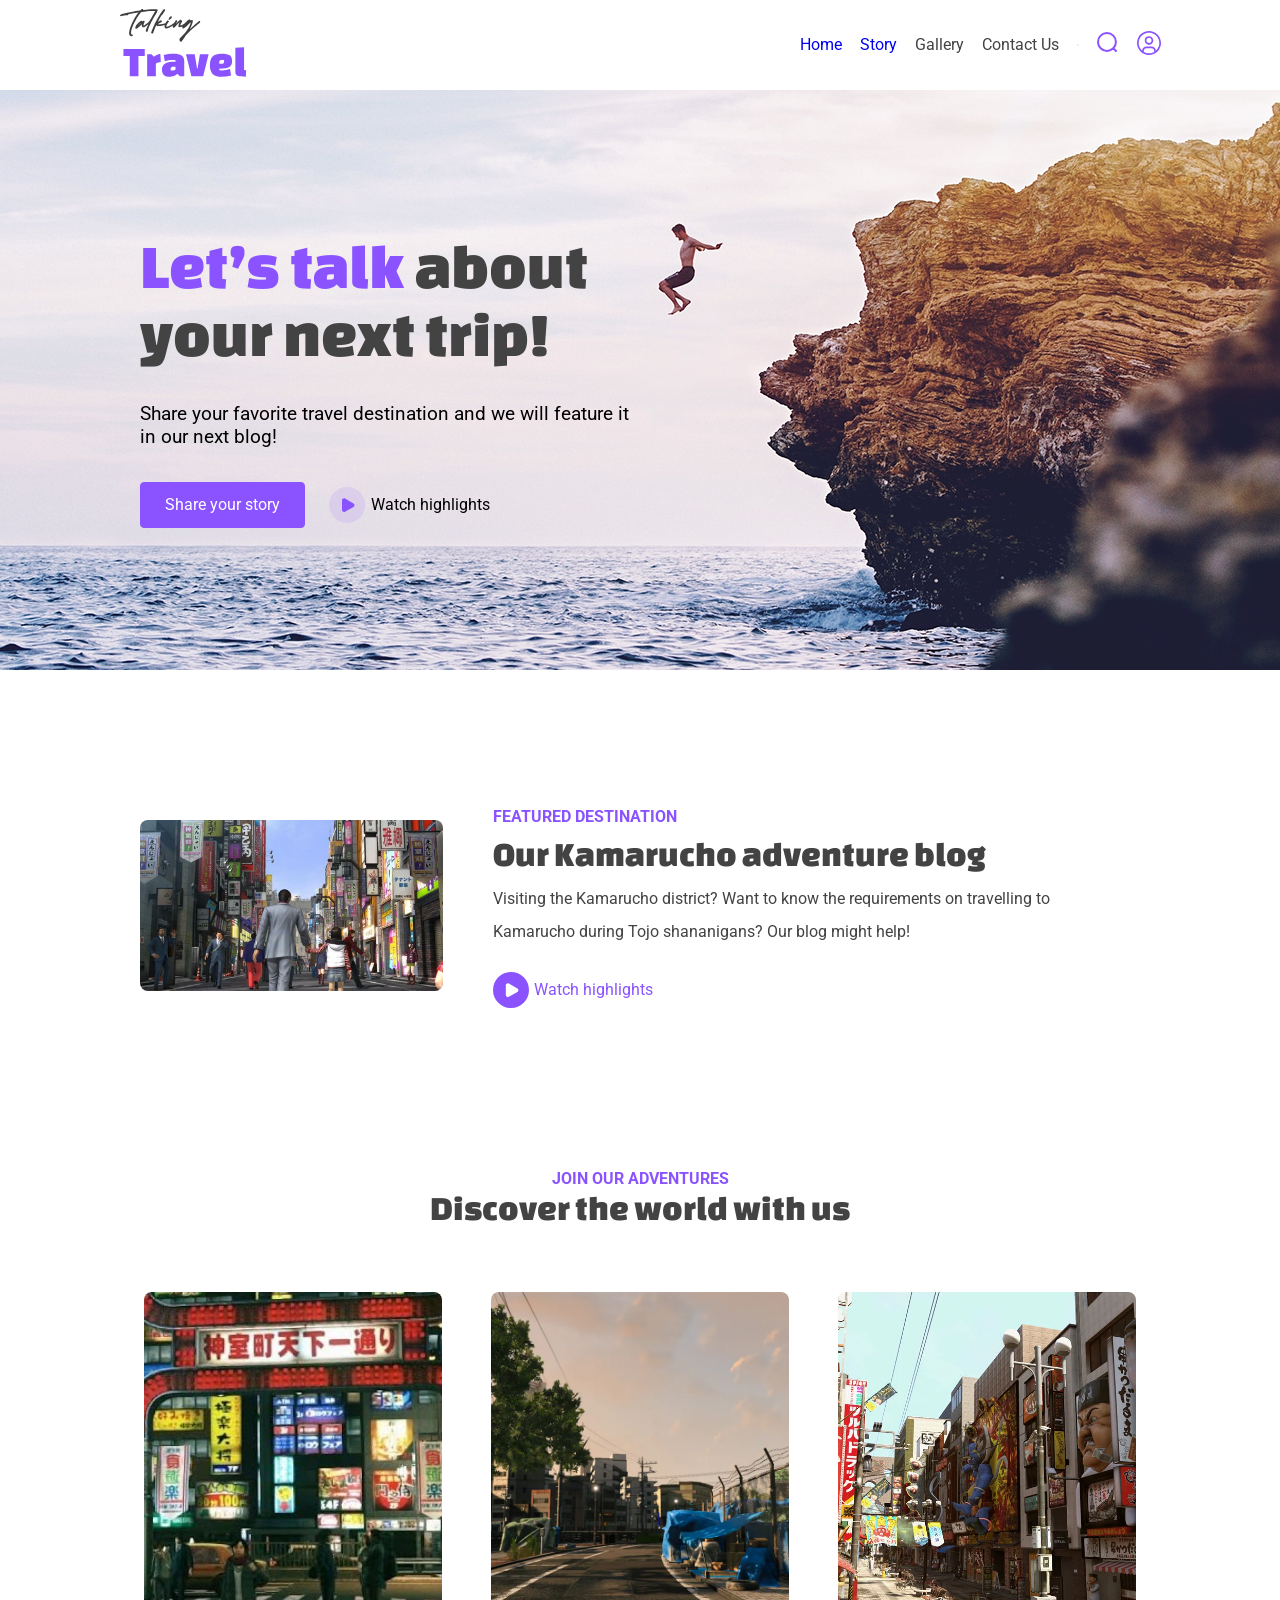
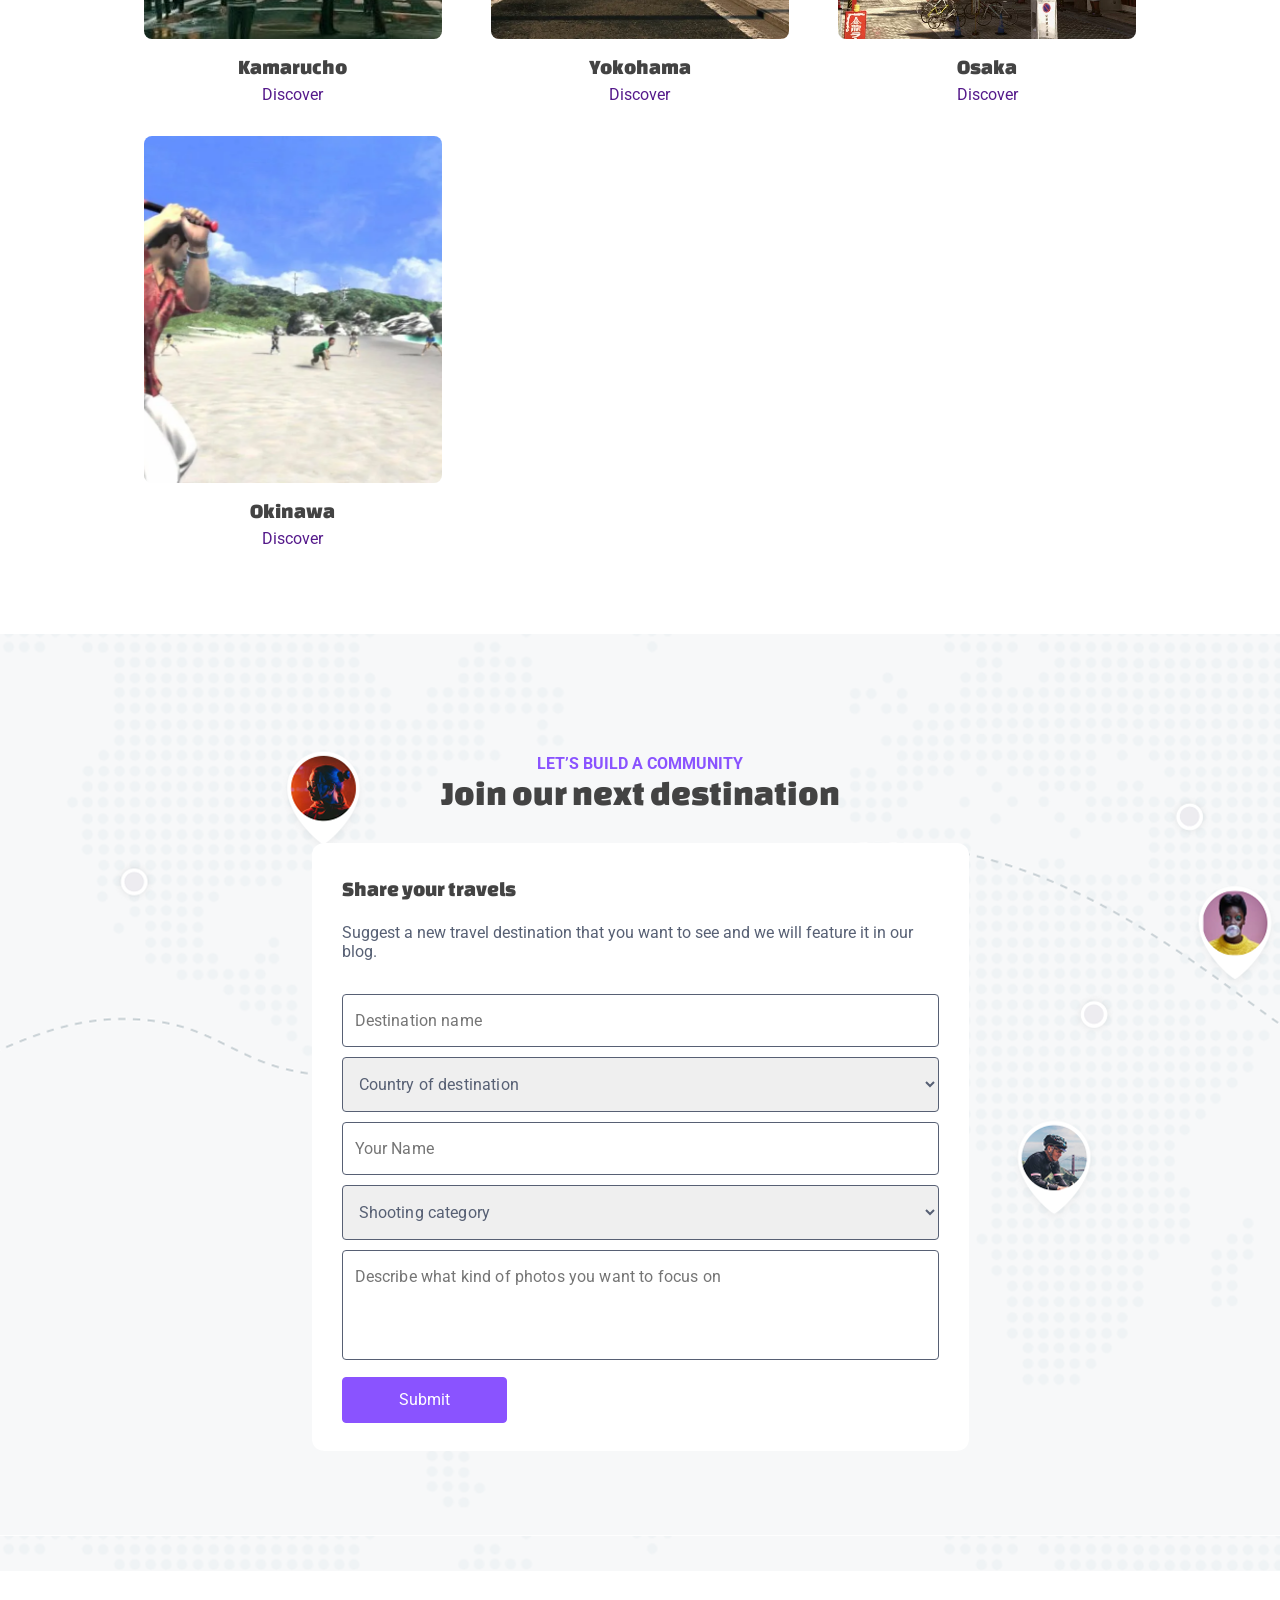
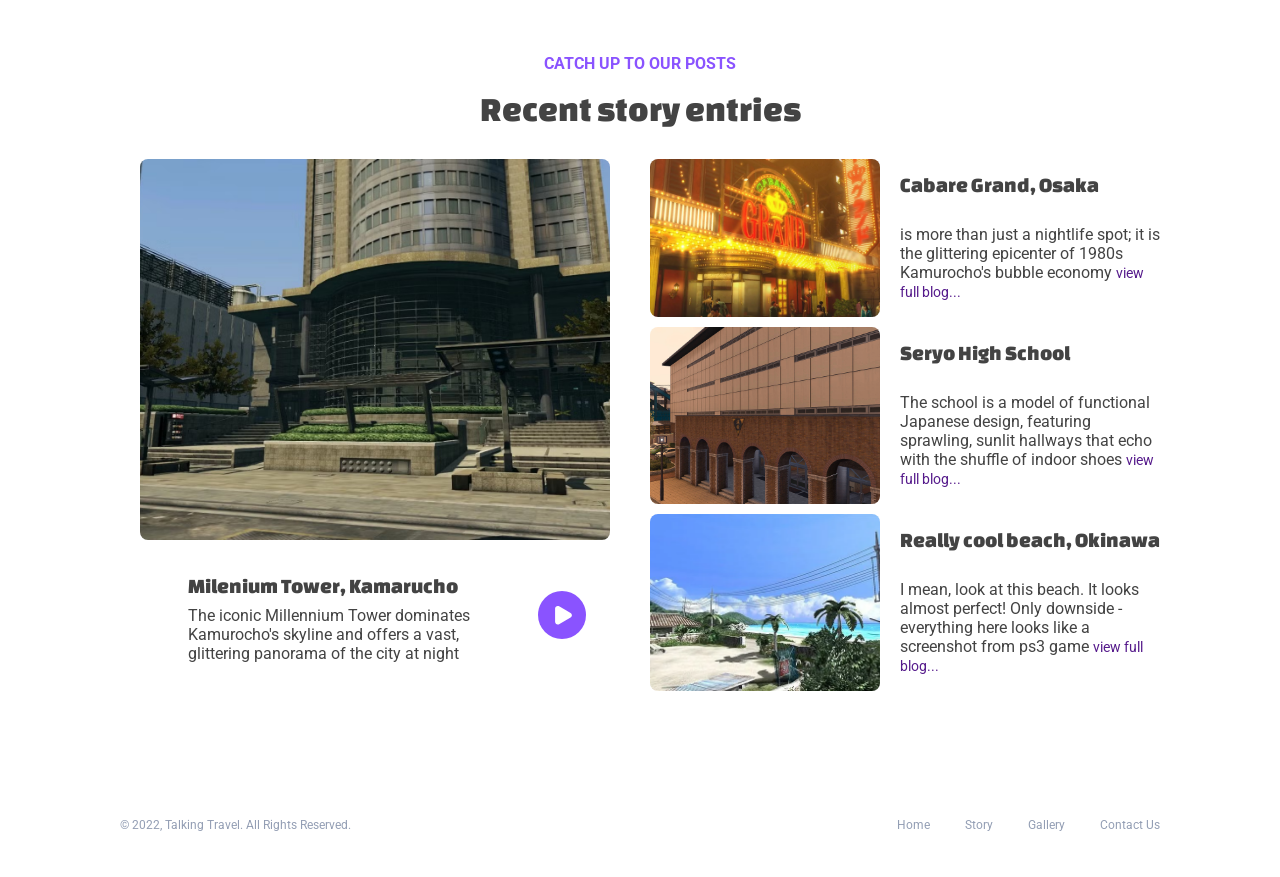
==== Index.html @ bfa863b6 "Перенесение Index.html в корень проекта" ====
<!DOCTYPE html>
<html lang="ru">
<head>
    <meta charset="UTF-8">
    <meta name="viewport" content="width=device-width, initial-scale=1.0">
    <link rel="stylesheet" href="../../Css/fonts.css">
    <link rel="stylesheet" href="../../Css/home.css">
    <link rel="stylesheet" href="../../Css/ui_kit.css">
    <title>Talking Travel</title>
</head>
<body>
    <header class="main_menu">
        <a href="../../Index.html" class="logo">
            <img src="../../Assets/Img/Header Logo.svg">
        </a>
        <nav>
            <li data-current-page="true"><a href="../../Index.html">Home</a></li>
            <li><a href="../Blog/Blog.html">Story</a></li>
            <li><a>Gallery</a></li>
            <li><a>Contact Us</a></li>
            <li class="separator"></li>
            <li>
                <a href="">
                    <img src="../../Assets/Img/Header Search Icon.svg">
                </a>
                
            </li>
            <li>
                <a href="">
                    <img src="../../Assets/Img/Header Profile.svg">
                </a>
            </li>
        </nav>
    </header>
    <main>
        <section class="hero">
            <div class="content_container">
                <h1>
                    <span>Let’s talk</span> about your next trip!
                </h1>
                <p>
                    Share your favorite travel destination and we will feature it in our next blog!
                </p>
                <div>
                    <a href="" class = "button">
                        Share your story
                    </a>
                    <a href="../Blog/Blog.html" class="watch_element">
                        <img src="../../Assets/Img/Play Light Purple.svg">
                        Watch highlights
                    </a>
                </div>
            </div>
        </section>
        <section class="featured_destination_block"> 
            <div class = "featured_destination_container">
                <img src="../../Assets/Img/Kamarucho Preview.webp" alt="">
            </div>
            <div class="information_container">
                <div>
                    <div class="block_header">
                        <h3>Featured Destination</h3>
                        <h2>Our Kamarucho adventure blog</h2>
                    </div>
                    <p>Visiting the Kamarucho district? Want to know the requirements on travelling to Kamarucho during Tojo shananigans? Our blog might help! </p>
                </div>
                <a href="../Blog/Blog.html" class="watch_element">
                    <img src="../../Assets/Img/Play Purple.svg">
                        Watch highlights
                </a>
            </div>
        </section>
        <section class="discover_world">
            <div class="block_header">
                <h3>Join our adventures</h3>
                <h2>Discover the world with us</h2>
            </div>
            
            <div class="discover_cards_section">
                <div class="discover_card card_desription">
                    <img src="../../Assets/Img/Kamarucho Card.jpg" alt="Kamarucho Photo">
                    <div>
                        <h4>Kamarucho</h4>
                        <a href="">Discover</a>
                    </div>
                </div>
                <div class="discover_card card_desription">
                    <img src="../../Assets/Img/Yokohama Card.webp" alt="Yokohama Photo">
                    <div>
                        <h4>Yokohama</h4>
                        <a href="">Discover</a>
                    </div>
                </div>
                <div class="discover_card card_desription">
                    <img src="../../Assets/Img/Osaka Card.webp" alt="Osaka Photo">
                    <div>
                        <h4>Osaka</h4>
                        <a href="">Discover</a>
                    </div>
                </div>
                <div class="discover_card card_desription">
                    <img src="../../Assets/Img/Okinawa Card.webp" alt="Okinawa Photo">
                    <div>
                        <h4>Okinawa</h4>
                        <a href="">Discover</a>
                    </div>
                </div>
            </div>
        </section>
        <section class="join_community_section">
            <div class="block_header">
                <h3>Let’s build a community</h3>
                <h2>Join our next destination</h2>
            </div>
            <form>
                <div class="card_desription">
                    <h4>Share your travels</h4>
                    <p>Suggest a new travel destination that you want to see and we will feature it in our blog.</p>
                </div>
                <div class="form_fields">
                    <input type="text" name="destination_name" id=""  placeholder="Destination name">
                    <select name="country_of_destination" id="">
                        <option value="" disabled selected hidden>Country of destination</option>
                        <option value="">Japan</option>
                        <option value="">America</option>
                        <option value="">Russia</option>
                        <option value="">China</option>
                    </select>
                    <input type="text" name="your_name" id="" placeholder="Your Name">
                    <select name="Shooting_category" id="">
                        <option value="" disabled selected hidden>Shooting category</option>
                        <option value="">Shooting Marks</option>
                        <option value="">Shooting Games</option>
                        <option value="">Shooting things</option>
                        <option value="">I don't know?</option>
                    </select>
                    <textarea name="" id="" 
                    placeholder="Describe what kind of photos you want to focus on"
                    rows="4" ></textarea>
                </div>
                <button type="submit" class="button">Submit</button>
            </form>
        </section>
        <section class="recent_story">
            <div class="block_header">
                <h3>Catch up to our posts</h3>
                <h2>Recent story entries</h2>
            </div>
            <div class="recent_story_container">
                <div class="big_recent_story_card">
                    <img src="../../Assets/Img/Millenium-Tower Story Card.avif" alt="">
                    <div>
                        <div class="card_desription">
                            <h4>Milenium Tower, Kamarucho</h4>
                            <p>The iconic Millennium Tower dominates Kamurocho's skyline and offers a vast, glittering panorama of the city at night</p>
                        </div>
                        <img src="../../Assets/Img/Play Purple.svg" alt="">
                    </div>
                </div>
                <div class="recent_story_list">
                    <div class="recent_story_card">
                        <img src="../../Assets/Img/Grand Story Card.jpg" alt="">
                        <div class="card_desription">
                            <h4>Cabare Grand, Osaka</h4>
                            <p>is more than just a nightlife spot; it is the glittering epicenter of 1980s Kamurocho's bubble economy <a href="">view full blog...</a></p>
                        </div>
                    </div>
                    <div class="recent_story_card">
                        <img src="../../Assets/Img/Seryo High School Story Card.jpg" alt="">
                        <div class="card_desription">
                            <h4>Seryo High School</h4>
                            <p>The school is a model of functional Japanese design, featuring sprawling, sunlit hallways that echo with the shuffle of indoor shoes <a href="">view full blog...</a></p>
                        </div>
                    </div>
                    <div class="recent_story_card">
                        <img src="../../Assets/Img/Okinawa  Story Card.webp" alt="">
                        <div class="card_desription">
                            <h4>Really cool beach, Okinawa</h4>
                            <p>I mean, look at this beach. It looks almost perfect! Only downside - everything here looks like a screenshot from ps3 game <a href="">view full blog...</a></p>
                        </div>
                    </div>
                </div>
            </div>
        </section>
    </main>
    <footer class="footer_menu">
        <p>
            © 2022, Talking Travel. All Rights Reserved.
        </p>
        <nav>
            <li><a href="">Home</a></li>
            <li><a href="">Story</a></li>
            <li><a href="">Gallery</a></li>
            <li><a href="">Contact Us</a></li>
        </nav>
    </footer>
</body>
</html>
---- Css/fonts.css ----
:root{
    --base-text-size: 1rem;
    --menu-text-size: 0.875rem;
    --hero-big-text-size: 4rem;
    --hero-small-text-size: 1.2rem;
    --big-headers-text-size: 2.16rem;
    --discovery-card-header-size: 1.33rem;
    --discovery-card-discover-size: 0.875rem;
    --recent-story-card-header-size: 1.33rem;
    --recent-story-card-discover-size: 0.875rem;
    --blog-header-category-size: 1rem;
    --blog-header-title-size: 2.77rem;
    --blog-author-name-size: 0.875rem;
    --blog-author-job-size: 0.77rem;
    --form-input-size: 0.875rem;
    --footer-menu-text-size: 0.77rem;
    --blog-text-header-size: 1.77rem;
    --blog-text-size: 0.875rem;
    --blog-quotes-size: 2.33rem;
    --disclamer-text-size: 0.875rem;
    --blog-highlight-card-text-size: 0.77rem;
    --primary-color: #8A53FF;
    --secondary-color: #42277e;
    --text-color: #434343;
    --accent-text-color: #000000;
    --form-text-color: #576074;
    --neutral-text-color: #939EB4;
    --blog-author-nickname-color: #495367;
    --blog-author-job-color: #A2A7B1;
}

@font-face {
    font-family: RobotoBold;
    src: url("../Assets/Fonts/Roboto-Bold.ttf");
}

@font-face {
    font-family: Roboto;
    src: url("../Assets/Fonts/Roboto-Regular.ttf");
}

@font-face {
    font-family: ChangaOne;
    src: url("../Assets/Fonts/ChangaOne-Regular.ttf");
}


@media (max-width: 768px) {
    html {
        font-size: 14px;
    }
}

@media (max-width: 480px) {
    html {
        font-size: 12px;
    }
}

a{
    text-decoration: none;
}

body{
    margin: 0px;
    display: flex;
    flex-direction: column;
    justify-content: center;
    font-size: 18px;
    width: 100%;
    color: var(--text-color)
}

img{
    border-radius: 8px;
}

h1,h2,h3,h4{
    font-family: ChangaOne;
}

*{
    box-sizing: border-box;
    font-family: Roboto, sans-serif;
    font-weight: 400;
    font-size: var(--base-text-size);
    letter-spacing: 0%;
    transition: font-size 0.3s ease;
    word-wrap: break-word;
    overflow-wrap: break-word;
}

.main_menu{
    font-size: var(--menu-text-size);
    nav {
        li a:hover{
            color:var(--dark-violet-color);
        }
        li[data-current-page="true"]{
            color: var(--primary-color);
        }
    }
}

.content_container{
    p{
        color: var(--accent-text-color);
        font-size: var(--hero-small-text-size);
    }
}

.block_header{
    display: flex;
    flex-direction: column;
    text-align: center;
    @media (max-width: 1150px) {
        gap: 0px;
    } 
    h3{
        font-family: RobotoBold;
        font-weight: 700;
        color: var(--primary-color);
        margin: 0px;
        text-transform: uppercase;
        letter-spacing: 6%;
    }
    h2{
        font-size: var(--big-headers-text-size);
        margin: 0px;
        line-height: 40px;
    }
}

.information_container{
    .block_header{
        text-align: left;        
    }
    p{
        line-height: 33px;
        margin: 0px;
    }
}

.recent_story{
    .block_header{
        gap: 16px;
        @media (max-width: 1150px) {
            gap: 0px;
        } 
    }
}

.hero .content_container{
    h1, h1 span {
        font-size: var(--hero-big-text-size);
        span{
            font-family: ChangaOne;
            color:var(--primary-color);
        }
    }
    p{
        font-size: var(--hero-small-text-size);
    }
}

.discover_card{
    text-align: center;
}

.card_desription{
    h4{
        font-size: var(--discovery-card-header-size);
        line-height: 36px;
        font-weight: 400;
        margin: 0px;
    }
    p a{
        font-family: Roboto;
        font-size: var(--discovery-card-discover-size);
        color: var(var(--primary-color));
        margin: 0px;
    }
}

.join_community_section{
    form{
        .card_desription{
            p{
                color: var(--form-text-color);
            }
        }
        input[type="text"], select, textarea, select option{
            letter-spacing: 0.15px;
            color: var(--form-text-color);
        }
    }
}

.blog_article_header{
    .block_header{
        justify-content: flex-start;
        text-align: left;
        gap: 0px;
        h3{
            font-size: var(--blog-header-category-size);
        }
        h2{
            font-size: var(--blog-header-title-size);
        }
    }
}

.blog_author{
    h5{
        font-size: var(--blog-author-name-size);
        color: var(--blog-author-nickname-color)
    }
    p{
        font-size: var(--blog-author-job-size);
        color: var(--blog-author-job-color);
        font-style: italic;
    }
}

.blog_text_paragraph{
    display: flex;
    flex-direction: column;
    gap: 10px;
    h3, p{
        margin: 0px;
    }
    h3{
        font-size: var(--blog-text-header-size);
        line-height: 36px;
    }
    p{
        font-size: var(--blog-text-size);
    }
}

.quotes_container{
    h2{
        font-size: var(--blog-quotes-size);
        margin: 0px;
        line-height: 47px;
        font-style: italic;
    }
}

.footer_menu *{
    color: var(--neutral-text-color);
    font-size: var(--footer-menu-text-size);
    text-align: center;
}

.highlight_card{
    font-size: var(--blog-highlight-card-text-size);
    font-style: italic;
    line-height: 22px;
}

.disclamer_block{
    h6{
        font-weight: 700;
        
    }
    h6, p{
        font-size: var(--disclamer-text-size);
        line-height: 26px;
    }
}
---- Css/home.css ----
.hero{
    background-image: url("../Assets/Img/hero background image.png");
    background-size: cover;
    width: 100vw;
    .content_container{
        display: flex;
        flex-direction: column;
        justify-content: center;
        height: 580px;
        padding: 40px 120px 40px 140px;
        width: 765px;
        gap: 34px;
        @media (max-width: 1150px) {
            width: 100vw;
            padding: 40px 20px 40px 20px;
        }
        @media (max-width: 480px) {
            flex-direction: column;
            align-items: center;
            gap: 17px;
        }
        h1, p, div{
            margin: 0px;
        }
        div{
            display: flex;
            flex-direction: row;
            width: 100%;
            gap: 24px;       
            @media (max-width: 480px) {
                flex-direction: column;
                align-items: center;
                gap: 6px;
            }
        }
    }
}

.featured_destination_block{
    padding: 107px 140px;
    width: 100%;
    @media (max-width: 768px) {
        padding: 58px 20px;
    }
    @media (max-width: 480px) {
        padding: 30px 10px;
    }      
    display:  flex;
    flex-direction: row;
    @media (max-width: 1150px) {
        flex-direction: column;
        .watch_element{
            justify-content: center;
            width: 100%;
        }
    }
    align-items: center;
    gap: 20px;
}

.featured_destination_container{
    img{
        width: 100%;
        height: 100%;
        object-fit: contain;
    }
}

.information_container{
    display: flex;
    flex-direction: column;
    padding: 30px;
    gap: 24px;
    @media (max-width: 768px) {
        padding: 15px;
        gap: 12px;
    }
    @media (max-width: 480px) {
        padding: 10px;
        gap: 6px;
    }      
    div{
        display: flex;
        flex-direction: column;
        gap: 8px;
    }
}

.discover_world{
    display: flex;
    flex-direction: column;
    padding: 24px 119px 70px 119px; 
    gap: 48px;
    @media (max-width: 768px) {
        padding: 24px 59px 70px 59px; 
        gap: 24px;
    }
    @media (max-width: 480px) {
        padding: 10px;
        gap: 12px;
    }      
}
.discover_cards_section{
    display: grid;
    grid-template-columns: repeat(auto-fit, minmax(320px, 1fr));

}

.discover_card{
    padding: 16px;
    display: flex;
    flex-direction: column;
    justify-content: center;
    align-items: center;
    gap: 10px;
    img{
        width: max(298px);
        height: max(347px);
        object-fit: cover;
    }
}

.recent_story{
    padding: 83px 120px;
    @media (max-width: 480px) {
        padding: 10px;
        gap: 12px;
    } 
    display: flex;
    flex-direction: column;
    gap: 30px;
}
.recent_story_container{
    display: flex;
    flex-direction: row;
    gap: 20px;
    @media (max-width: 1150px) {
        flex-direction: column;
    } 
}

.big_recent_story_card{
    display: flex;
    flex-direction: column;
    padding: 0px 20px;
    align-self: stretch;
    width: 50%;
    @media (max-width: 1150px) {
        width: 100%;
    } 
    img{
        width: 100%;
        height: 85%;
        object-fit: cover;
    }
    div{
        flex-grow: 1;
        display: flex;
        flex-direction: row;
        gap: 28px;
        padding: 14px 24px;
        width: 100%;
        align-items: center;
        @media (max-width: 1150px) {
            padding: 7px 12px;
            flex-direction: column;
            align-items: flex-start;
            gap: 10px;
        } 
        .card_desription{
            display: flex;
            flex-direction: column;
            align-items: flex-start;
            gap: 2px;
            @media (max-width: 1150px) {
                padding: 0px;
            } 
            h4, p{
                margin: 0px;
                height: 100% ;
            }
        }
        img{
            width: 48px;
            height: 48px;
        }
    }
}

.recent_story_list{
    display: flex;
    flex-direction: column;
    width: 50%;
    gap: 10px;
    @media (max-width: 1150px) {
        padding: 7px 12px;
        width: 100%;
        gap: 30px;
    } 
}

.recent_story_card{
    display: flex;
    flex-direction: row;
    padding: 10px, 11px;
    gap: 20px;
    @media (max-width: 1150px) {
        flex-direction: column;
        gap: 10px;
        .card_desription{
            gap: 0px;
            padding: 0px;
            p{
                margin: 0px;
            }
        }
    } 
    img{
        aspect-ratio: 16/9;
        width: 45%;
        @media (max-width: 1150px) {
            width: 100%;
        } 
        object-fit: cover;
    }
    div{
        display: flex;
        flex-direction: column;
        padding: 8px 0px 0px 0px;
        gap: 6px;
    }
}
---- Css/ui_kit.css ----
.button {
    display:flex;
    align-items: center;
    background-color: #8A53FF;
    color: #FFFFFF;
    border-radius: 4px;
    border: 1px solid #8A53FF;
    width: 165px;
    justify-content: center;
    height: 46px;
    cursor: pointer;
}

.button:hover{
    background-color: #FFFFFF;
    color: #8A53FF;
}

.video_container{
    width: 100%;
    display: grid;
    grid-template: "video-area";
    place-items: center;
    *{
        grid-area: video-area;
    }
    video{
        width: 100%;
    }
    .customPlayButton{
        background-image: url("../Assets/Img/Play button.svg");
        z-index: 10;
        background-color: transparent;
        border: none;
        cursor: pointer;
        width: clamp(25px, 100%, 105px);
        height: clamp(25px, 100%, 105px);
        background-size: cover;
        background-repeat: no-repeat;
        opacity: 0.8; 
    }
}

.main_menu{
    display: flex; 
    flex-direction: row;
    justify-content: space-between;
    align-items: center;
    width: 100%;
    padding: 2px 119px;
    @media (max-width: 768px) {
        padding: 2px 40px;
    }
    @media (max-width: 480px) {
        padding: 2px 20px;
    }
    .logo{
        img{
            width: 10vw;
        }
    }

    nav{
        display: flex; 
        flex-direction: row;
        align-items: center;
        gap: 18px;
        list-style-type: none;
        @media (max-width: 768px) {
            gap: 9px;
        }
        @media (max-width: 480px) {
            gap: 4px;
        }
        .separator{
            border: 1px solid #EEEEEE;
        }

        li a:hover{
            cursor: pointer;
        }

    }
}

.watch_element{
    display: flex;
    flex-direction: row;
    align-items: center;
    gap: 5px;
    color: black;     
}

.information_container{
    .watch_element{
        color: #8A53FF;
    }
}

.join_community_section{
    display: flex;
    flex-direction: column;
    align-items: center;
    gap: 30px;
    padding: 120px 0px;
    width: 100%;
    background-image: url("../Assets/Img/Join Comunity Background.png");
    block-header{
        gap: 15px;
    }
    @media (max-width: 1150px) {
        padding: 60px 0px;
        gap: 15px;
    }
    form{
        max-width: 657px;
        display: flex;
        flex-direction: column;
        gap: 17px;
        background-color: #FFFFFF;
        padding: 28px 30px;
        border-radius: 12px;
        .card_desription{
            gap: 6px;
        }
    }
}

.form_fields{
    display: flex;
    flex-direction: column;
    gap: 10px;
    input[type="text"], select, textarea, select option{
        padding: 16px 12px;
        border: 1px solid;
        border-radius: 4px;
        resize:none;
    }
}

.disclamer_block{
    display: flex;
    flex-direction: column;
    border-radius: 4px;
    padding: 19px 29px;
    background-color: var(--disclamer-background);
    h6, p{
        margin: 0px;
    }
}

.footer_menu{
    list-style: none;
    display: flex;
    flex-direction: row;
    padding: 32px 120px;
    @media (max-width: 768px) {
        padding: 2px 60px;
    }
    @media (max-width: 480px) {
        padding: 2px 15px;
    }
    justify-content: space-between;
    align-items: center;
    nav{
        display: flex;
        flex-direction: row;
        gap: 35px;
    }
}
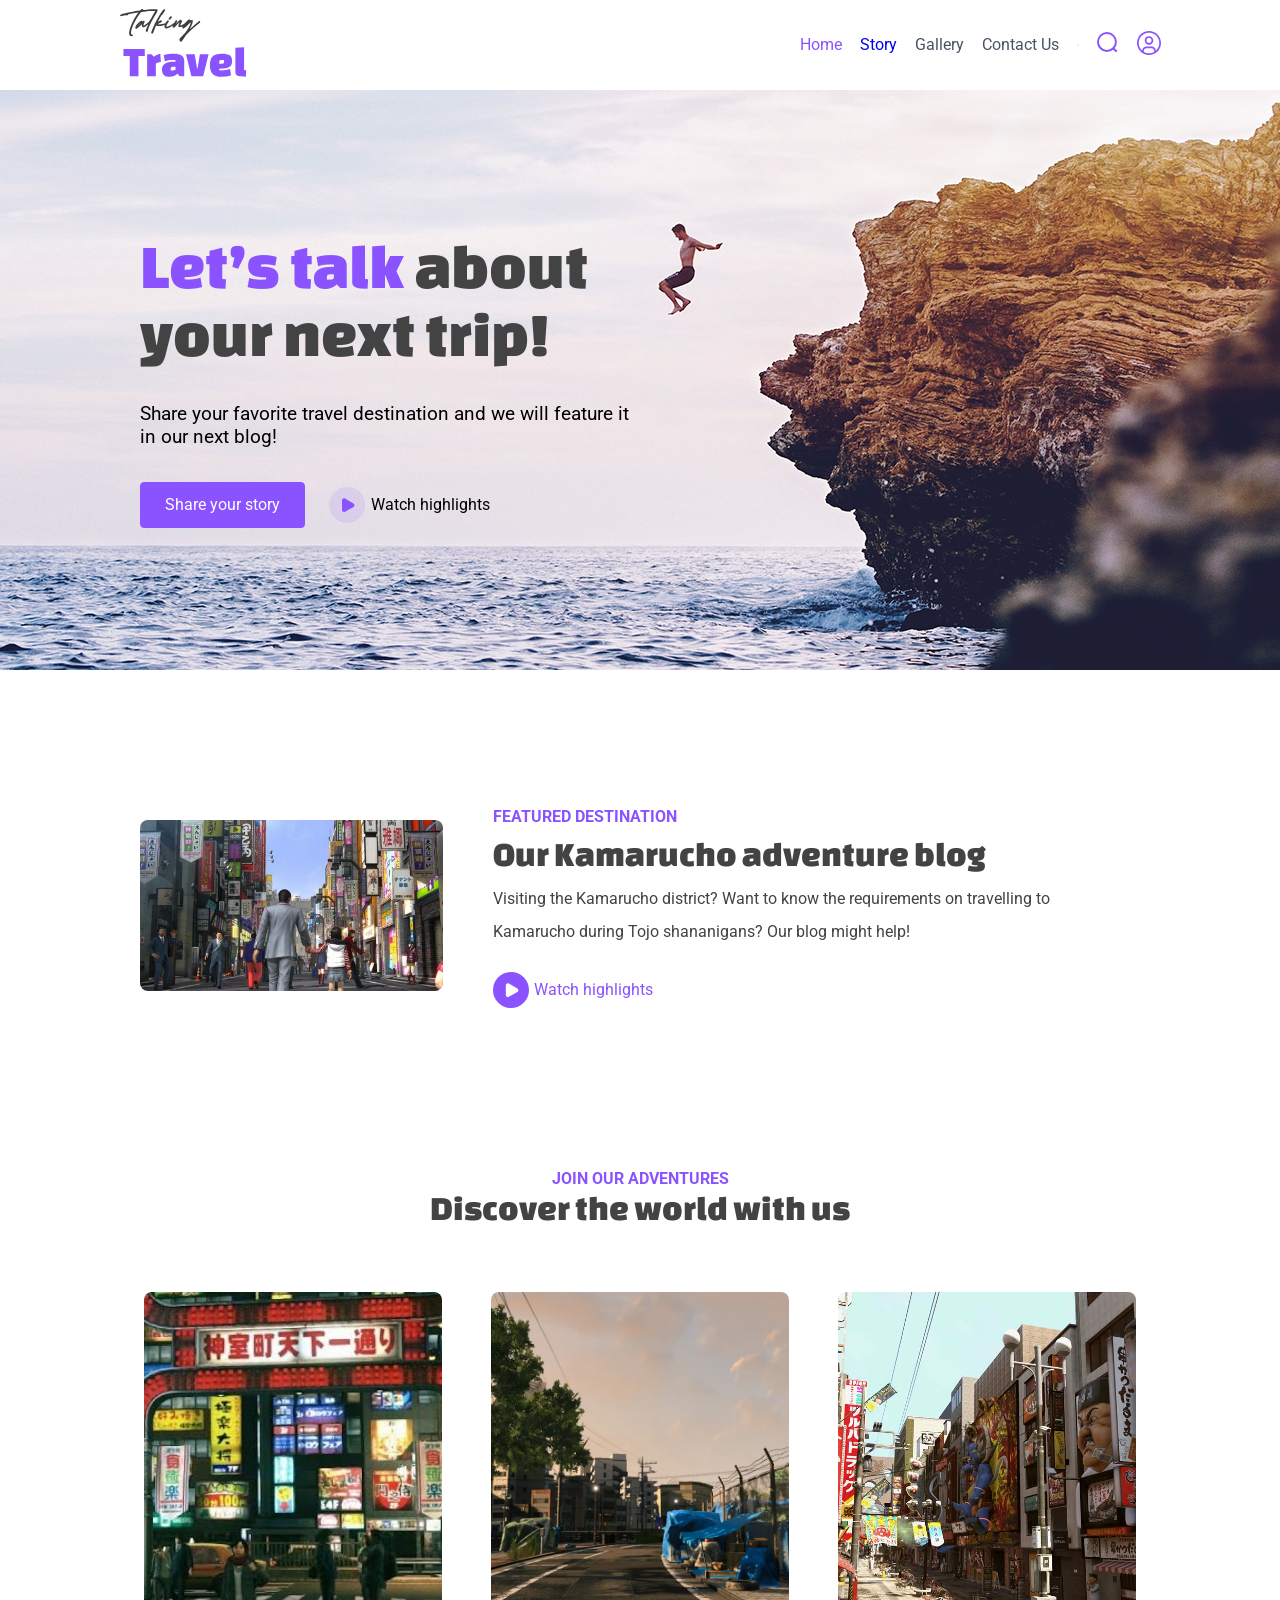
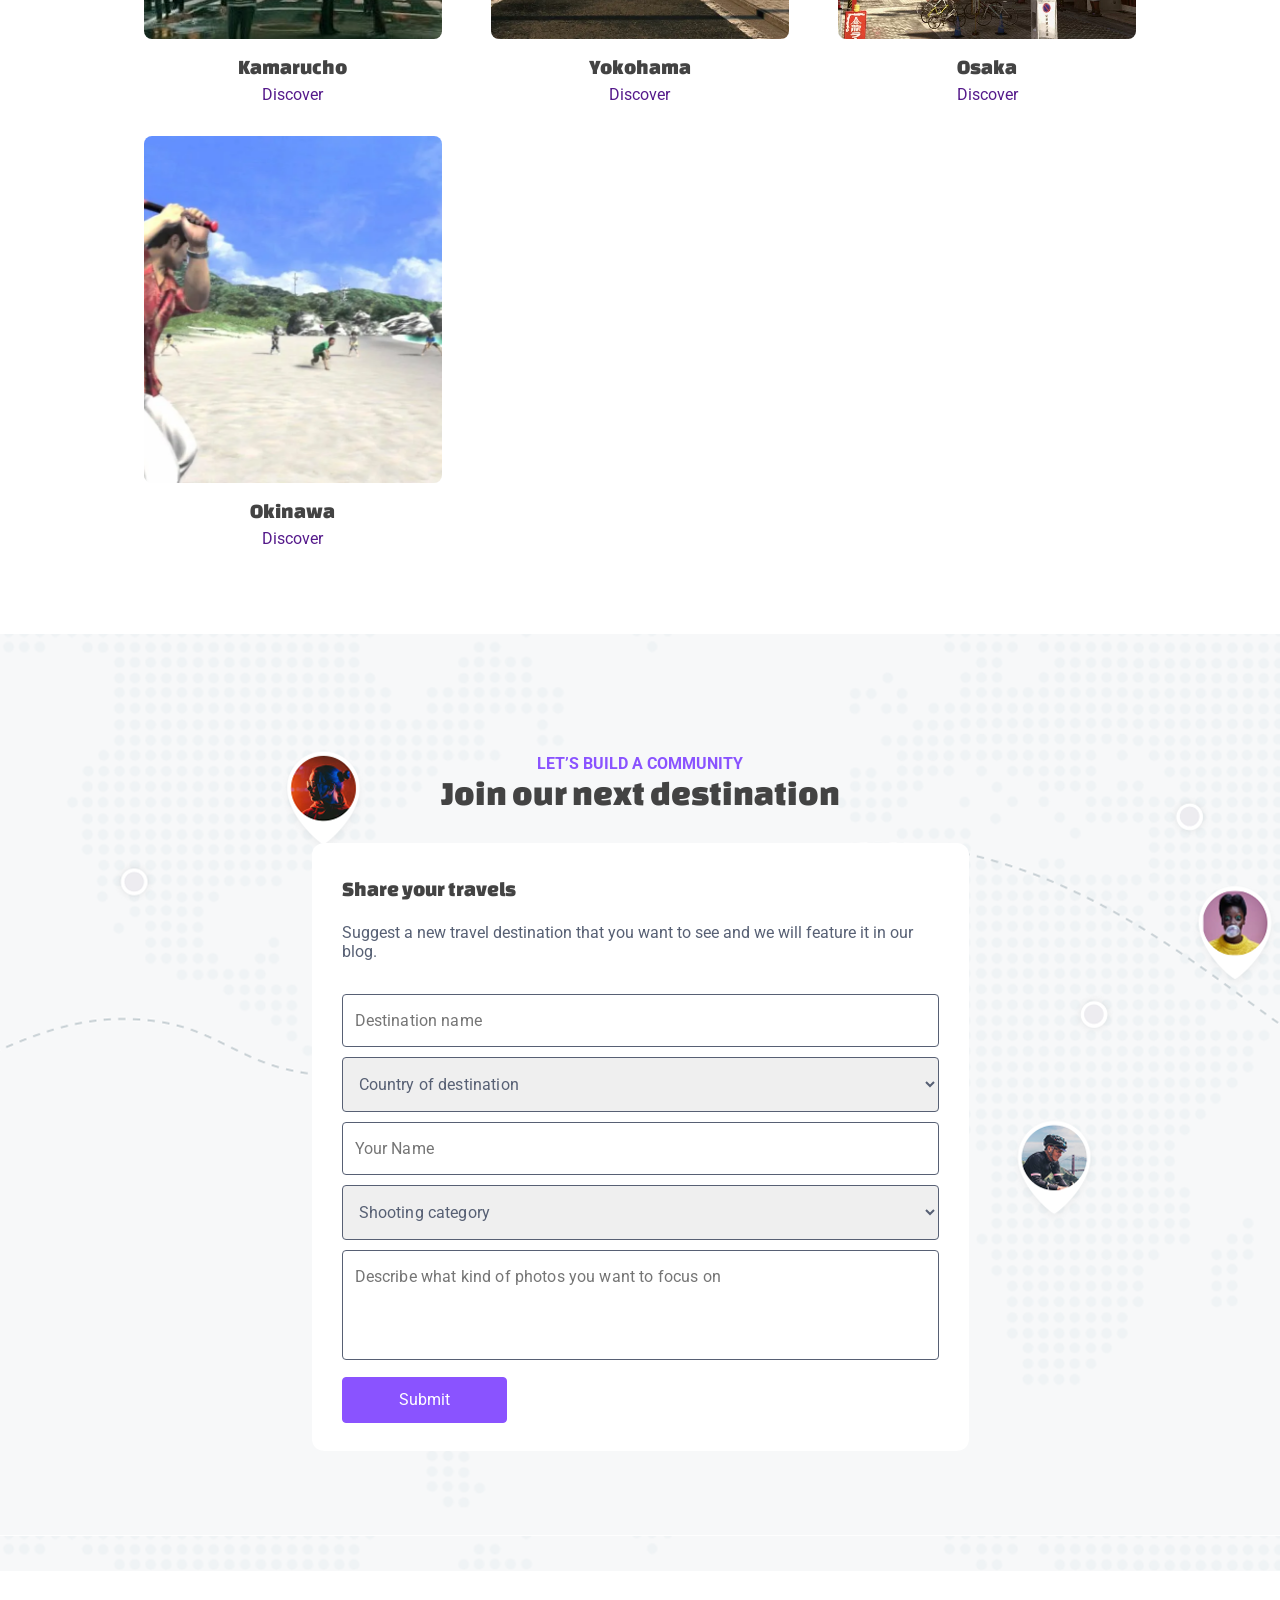
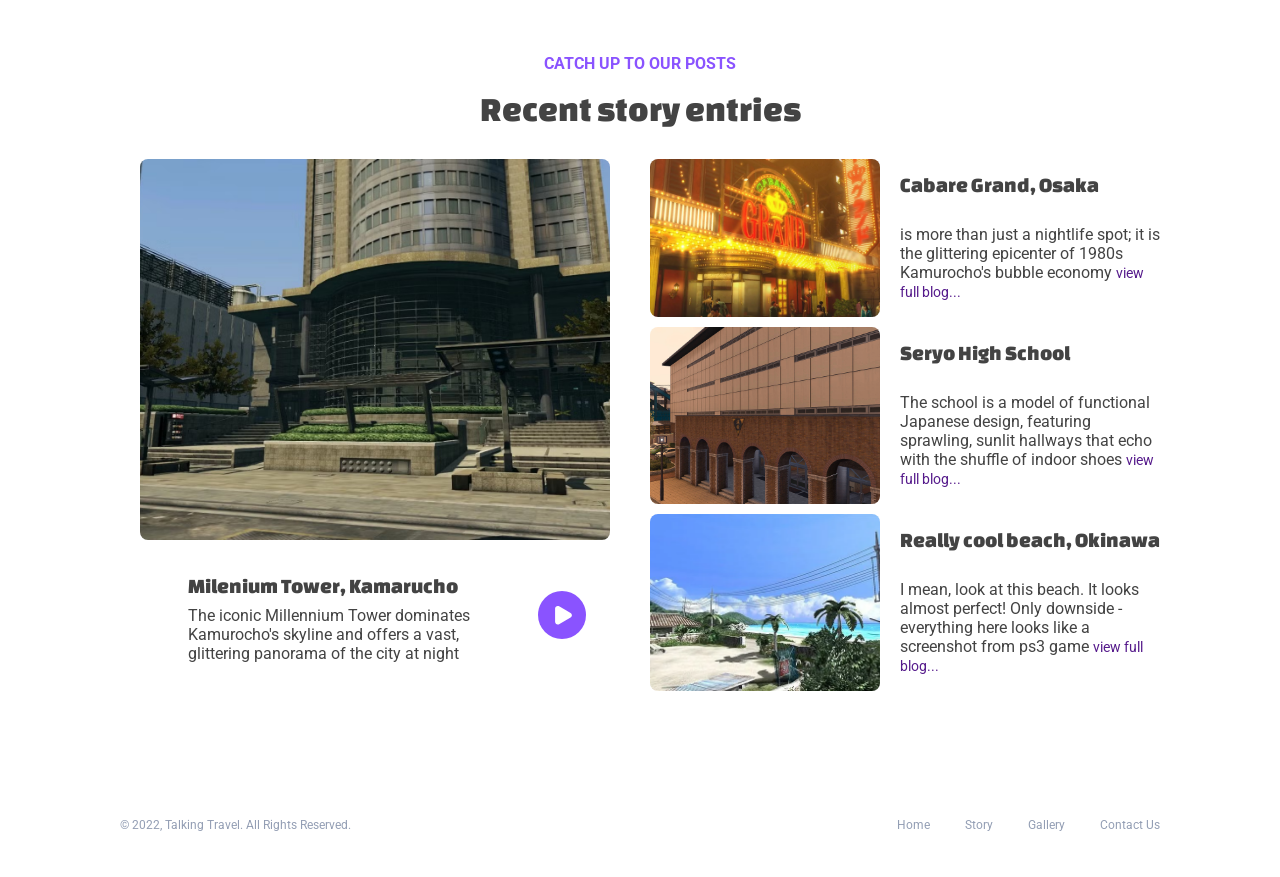
==== commit 2c9a18e6: "Подготовка страницы к публикации в GitHub Pages - добавление иконки, исправление бага с цветом текст" ====
--- a/Index.html
+++ b/Index.html
@@ -3,31 +3,32 @@
 <head>
     <meta charset="UTF-8">
     <meta name="viewport" content="width=device-width, initial-scale=1.0">
-    <link rel="stylesheet" href="../../Css/fonts.css">
-    <link rel="stylesheet" href="../../Css/home.css">
-    <link rel="stylesheet" href="../../Css/ui_kit.css">
+    <link rel="stylesheet" href="Css/fonts.css">
+    <link rel="stylesheet" href="Css/home.css">
+    <link rel="stylesheet" href="Css/ui_kit.css">
+    <link rel="shortcut icon" href="Assets/Img/Logo.ico" type="image/x-icon">
     <title>Talking Travel</title>
 </head>
 <body>
     <header class="main_menu">
-        <a href="../../Index.html" class="logo">
-            <img src="../../Assets/Img/Header Logo.svg">
+        <a href="index.html" class="logo">
+            <img src="Assets/Img/Header Logo.svg">
         </a>
         <nav>
-            <li data-current-page="true"><a href="../../Index.html">Home</a></li>
-            <li><a href="../Blog/Blog.html">Story</a></li>
+            <li data-current-page="true"><a href="index.html">Home</a></li>
+            <li><a href="Pages/Blog/Blog.html">Story</a></li>
             <li><a>Gallery</a></li>
             <li><a>Contact Us</a></li>
             <li class="separator"></li>
             <li>
                 <a href="">
-                    <img src="../../Assets/Img/Header Search Icon.svg">
+                    <img src="Assets/Img/Header Search Icon.svg">
                 </a>
                 
             </li>
             <li>
                 <a href="">
-                    <img src="../../Assets/Img/Header Profile.svg">
+                    <img src="Assets/Img/Header Profile.svg">
                 </a>
             </li>
         </nav>
@@ -45,8 +46,8 @@
                     <a href="" class = "button">
                         Share your story
                     </a>
-                    <a href="../Blog/Blog.html" class="watch_element">
-                        <img src="../../Assets/Img/Play Light Purple.svg">
+                    <a href="Pages/Blog/Blog.html" class="watch_element">
+                        <img src="Assets/Img/Play Light Purple.svg">
                         Watch highlights
                     </a>
                 </div>
@@ -54,7 +55,7 @@
         </section>
         <section class="featured_destination_block"> 
             <div class = "featured_destination_container">
-                <img src="../../Assets/Img/Kamarucho Preview.webp" alt="">
+                <img src="Assets/Img/Kamarucho Preview.webp" alt="">
             </div>
             <div class="information_container">
                 <div>
@@ -64,8 +65,8 @@
                     </div>
                     <p>Visiting the Kamarucho district? Want to know the requirements on travelling to Kamarucho during Tojo shananigans? Our blog might help! </p>
                 </div>
-                <a href="../Blog/Blog.html" class="watch_element">
-                    <img src="../../Assets/Img/Play Purple.svg">
+                <a href="Pages/Blog/Blog.html" class="watch_element">
+                    <img src="Assets/Img/Play Purple.svg">
                         Watch highlights
                 </a>
             </div>
@@ -78,28 +79,28 @@
             
             <div class="discover_cards_section">
                 <div class="discover_card card_desription">
-                    <img src="../../Assets/Img/Kamarucho Card.jpg" alt="Kamarucho Photo">
+                    <img src="Assets/Img/Kamarucho Card.jpg" alt="Kamarucho Photo">
                     <div>
                         <h4>Kamarucho</h4>
                         <a href="">Discover</a>
                     </div>
                 </div>
                 <div class="discover_card card_desription">
-                    <img src="../../Assets/Img/Yokohama Card.webp" alt="Yokohama Photo">
+                    <img src="Assets/Img/Yokohama Card.webp" alt="Yokohama Photo">
                     <div>
                         <h4>Yokohama</h4>
                         <a href="">Discover</a>
                     </div>
                 </div>
                 <div class="discover_card card_desription">
-                    <img src="../../Assets/Img/Osaka Card.webp" alt="Osaka Photo">
+                    <img src="Assets/Img/Osaka Card.webp" alt="Osaka Photo">
                     <div>
                         <h4>Osaka</h4>
                         <a href="">Discover</a>
                     </div>
                 </div>
                 <div class="discover_card card_desription">
-                    <img src="../../Assets/Img/Okinawa Card.webp" alt="Okinawa Photo">
+                    <img src="Assets/Img/Okinawa Card.webp" alt="Okinawa Photo">
                     <div>
                         <h4>Okinawa</h4>
                         <a href="">Discover</a>
@@ -148,32 +149,32 @@
             </div>
             <div class="recent_story_container">
                 <div class="big_recent_story_card">
-                    <img src="../../Assets/Img/Millenium-Tower Story Card.avif" alt="">
+                    <img src="Assets/Img/Millenium-Tower Story Card.avif" alt="">
                     <div>
                         <div class="card_desription">
                             <h4>Milenium Tower, Kamarucho</h4>
                             <p>The iconic Millennium Tower dominates Kamurocho's skyline and offers a vast, glittering panorama of the city at night</p>
                         </div>
-                        <img src="../../Assets/Img/Play Purple.svg" alt="">
+                        <img src="Assets/Img/Play Purple.svg" alt="">
                     </div>
                 </div>
                 <div class="recent_story_list">
                     <div class="recent_story_card">
-                        <img src="../../Assets/Img/Grand Story Card.jpg" alt="">
+                        <img src="Assets/Img/Grand Story Card.jpg" alt="">
                         <div class="card_desription">
                             <h4>Cabare Grand, Osaka</h4>
                             <p>is more than just a nightlife spot; it is the glittering epicenter of 1980s Kamurocho's bubble economy <a href="">view full blog...</a></p>
                         </div>
                     </div>
                     <div class="recent_story_card">
-                        <img src="../../Assets/Img/Seryo High School Story Card.jpg" alt="">
+                        <img src="Assets/Img/Seryo High School Story Card.jpg" alt="">
                         <div class="card_desription">
                             <h4>Seryo High School</h4>
                             <p>The school is a model of functional Japanese design, featuring sprawling, sunlit hallways that echo with the shuffle of indoor shoes <a href="">view full blog...</a></p>
                         </div>
                     </div>
                     <div class="recent_story_card">
-                        <img src="../../Assets/Img/Okinawa  Story Card.webp" alt="">
+                        <img src="Assets/Img/Okinawa  Story Card.webp" alt="">
                         <div class="card_desription">
                             <h4>Really cool beach, Okinawa</h4>
                             <p>I mean, look at this beach. It looks almost perfect! Only downside - everything here looks like a screenshot from ps3 game <a href="">view full blog...</a></p>
--- a/Css/fonts.css
+++ b/Css/fonts.css
@@ -26,6 +26,7 @@
     --form-text-color: #576074;
     --neutral-text-color: #939EB4;
     --blog-author-nickname-color: #495367;
+    --main-menu-text-color: #495367;
     --blog-author-job-color: #A2A7B1;
 }
 
@@ -93,10 +94,14 @@
 .main_menu{
     font-size: var(--menu-text-size);
     nav {
+        color: var(--main-menu-text-color);
+        li a:visited{
+            color: var(--main-menu-text-color);
+        }
         li a:hover{
-            color:var(--dark-violet-color);
-        }
-        li[data-current-page="true"]{
+            color:var(--secondary-color);
+        }
+        li[data-current-page="true"] a{
             color: var(--primary-color);
         }
     }
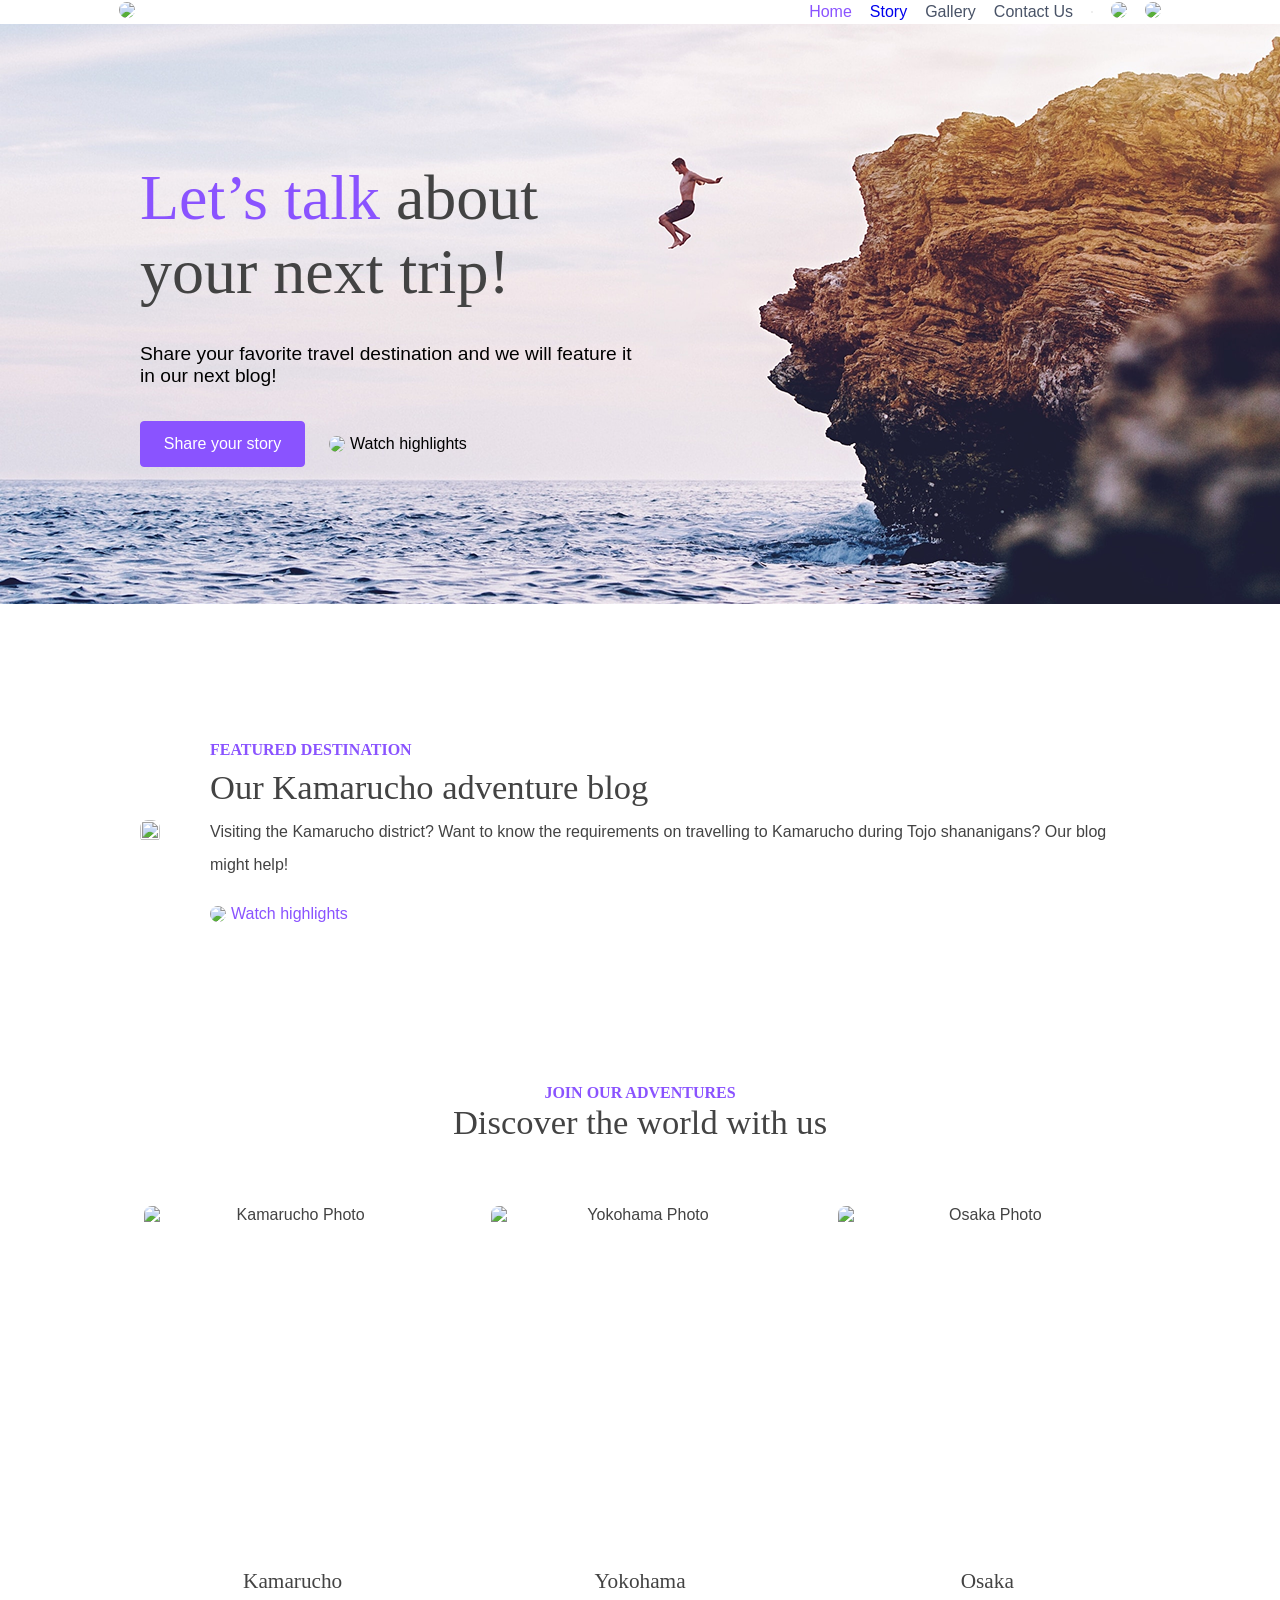
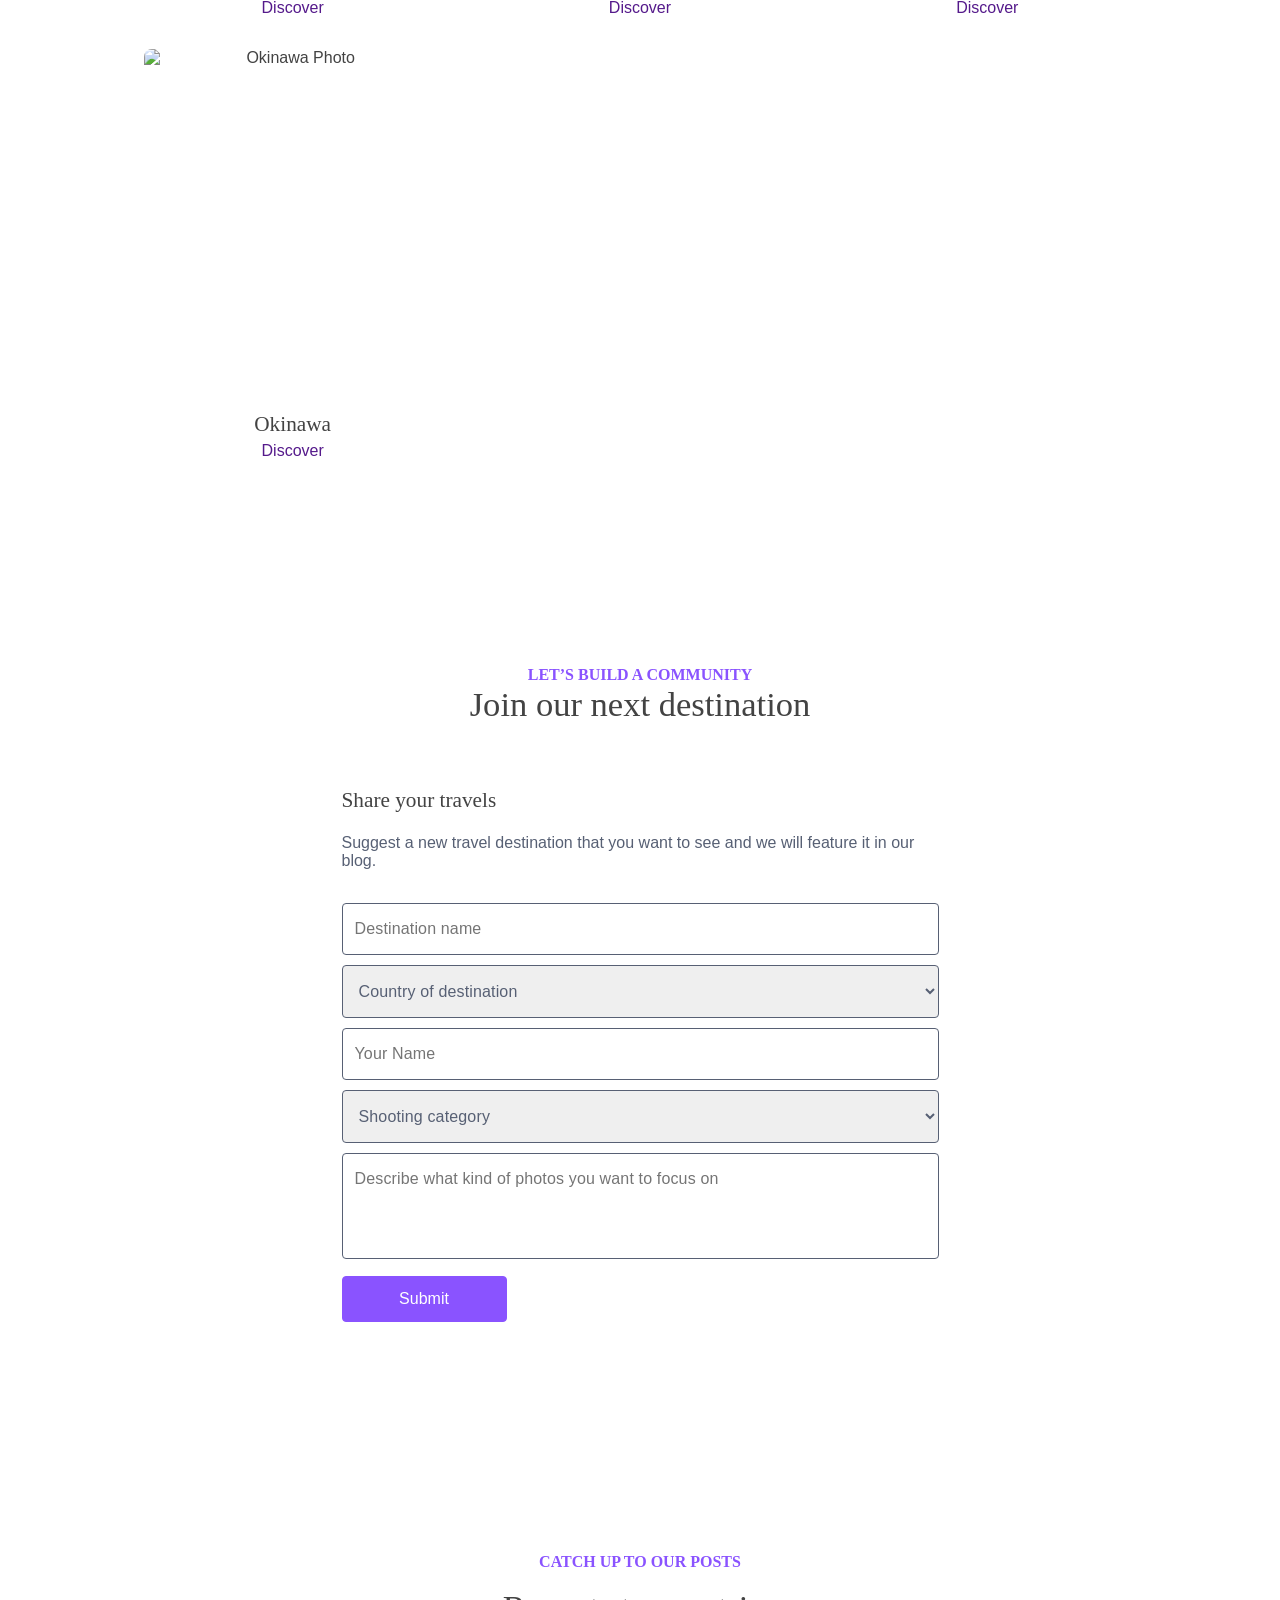
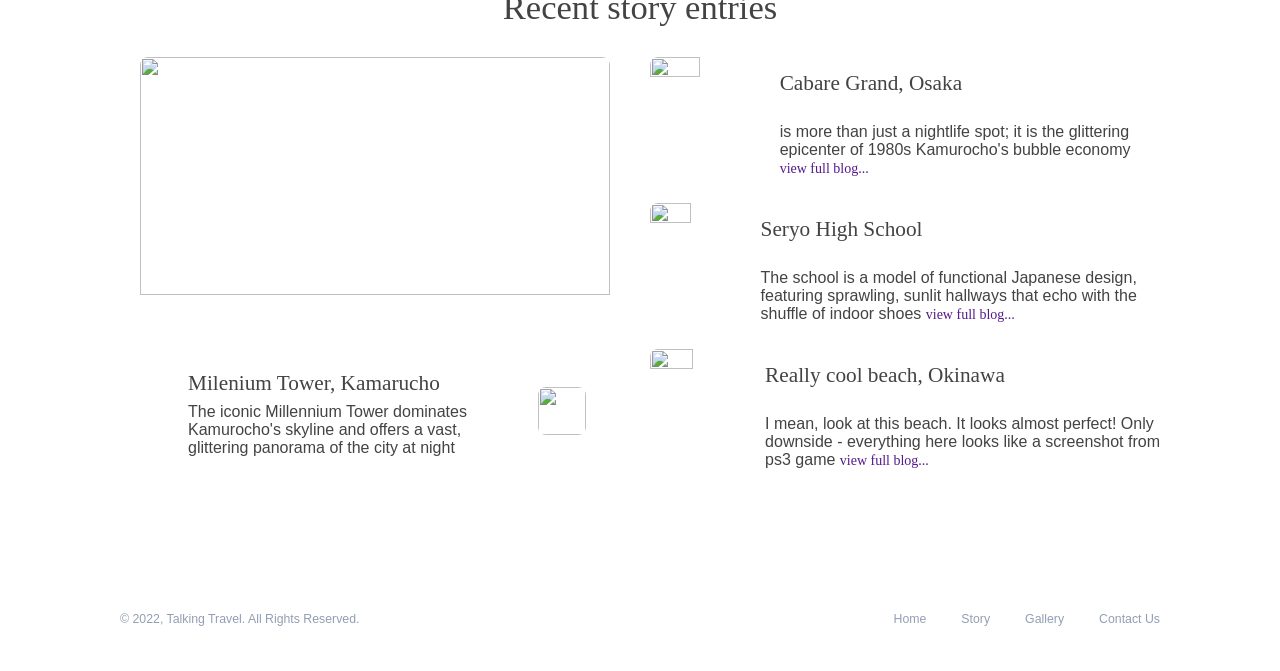
==== commit 66d04de8: "Рефракторинг - исправление названия всех файлов на маленький регистр" ====
--- a/Index.html
+++ b/Index.html
@@ -6,29 +6,29 @@
     <link rel="stylesheet" href="Css/fonts.css">
     <link rel="stylesheet" href="Css/home.css">
     <link rel="stylesheet" href="Css/ui_kit.css">
-    <link rel="shortcut icon" href="Assets/Img/Logo.ico" type="image/x-icon">
+    <link rel="shortcut icon" href="assets/img/logo.ico" type="image/x-icon">
     <title>Talking Travel</title>
 </head>
 <body>
     <header class="main_menu">
         <a href="index.html" class="logo">
-            <img src="Assets/Img/Header Logo.svg">
+            <img src="assets/img/header logo.svg">
         </a>
         <nav>
             <li data-current-page="true"><a href="index.html">Home</a></li>
-            <li><a href="Pages/Blog/Blog.html">Story</a></li>
+            <li><a href="pages/blog/blog.html">Story</a></li>
             <li><a>Gallery</a></li>
             <li><a>Contact Us</a></li>
             <li class="separator"></li>
             <li>
                 <a href="">
-                    <img src="Assets/Img/Header Search Icon.svg">
+                    <img src="assets/img/header search icon.svg">
                 </a>
                 
             </li>
             <li>
                 <a href="">
-                    <img src="Assets/Img/Header Profile.svg">
+                    <img src="assets/img/header profile.svg">
                 </a>
             </li>
         </nav>
@@ -46,8 +46,8 @@
                     <a href="" class = "button">
                         Share your story
                     </a>
-                    <a href="Pages/Blog/Blog.html" class="watch_element">
-                        <img src="Assets/Img/Play Light Purple.svg">
+                    <a href="pages/blog/blog.html" class="watch_element">
+                        <img src="assets/img/play light purple.svg">
                         Watch highlights
                     </a>
                 </div>
@@ -55,7 +55,7 @@
         </section>
         <section class="featured_destination_block"> 
             <div class = "featured_destination_container">
-                <img src="Assets/Img/Kamarucho Preview.webp" alt="">
+                <img src="assets/img/kamarucho preview.webp" alt="">
             </div>
             <div class="information_container">
                 <div>
@@ -65,8 +65,8 @@
                     </div>
                     <p>Visiting the Kamarucho district? Want to know the requirements on travelling to Kamarucho during Tojo shananigans? Our blog might help! </p>
                 </div>
-                <a href="Pages/Blog/Blog.html" class="watch_element">
-                    <img src="Assets/Img/Play Purple.svg">
+                <a href="pages/blog/blog.html" class="watch_element">
+                    <img src="assets/img/play purple.svg">
                         Watch highlights
                 </a>
             </div>
@@ -79,28 +79,28 @@
             
             <div class="discover_cards_section">
                 <div class="discover_card card_desription">
-                    <img src="Assets/Img/Kamarucho Card.jpg" alt="Kamarucho Photo">
+                    <img src="assets/img/kamarucho card.jpg" alt="Kamarucho Photo">
                     <div>
                         <h4>Kamarucho</h4>
                         <a href="">Discover</a>
                     </div>
                 </div>
                 <div class="discover_card card_desription">
-                    <img src="Assets/Img/Yokohama Card.webp" alt="Yokohama Photo">
+                    <img src="assets/img/yokohama card.webp" alt="Yokohama Photo">
                     <div>
                         <h4>Yokohama</h4>
                         <a href="">Discover</a>
                     </div>
                 </div>
                 <div class="discover_card card_desription">
-                    <img src="Assets/Img/Osaka Card.webp" alt="Osaka Photo">
+                    <img src="assets/img/osaka card.webp" alt="Osaka Photo">
                     <div>
                         <h4>Osaka</h4>
                         <a href="">Discover</a>
                     </div>
                 </div>
                 <div class="discover_card card_desription">
-                    <img src="Assets/Img/Okinawa Card.webp" alt="Okinawa Photo">
+                    <img src="assets/img/okinawa card.webp" alt="Okinawa Photo">
                     <div>
                         <h4>Okinawa</h4>
                         <a href="">Discover</a>
@@ -149,32 +149,32 @@
             </div>
             <div class="recent_story_container">
                 <div class="big_recent_story_card">
-                    <img src="Assets/Img/Millenium-Tower Story Card.avif" alt="">
+                    <img src="assets/img/millenium-tower story card.avif" alt="">
                     <div>
                         <div class="card_desription">
                             <h4>Milenium Tower, Kamarucho</h4>
                             <p>The iconic Millennium Tower dominates Kamurocho's skyline and offers a vast, glittering panorama of the city at night</p>
                         </div>
-                        <img src="Assets/Img/Play Purple.svg" alt="">
+                        <img src="assets/img/play purple.svg" alt="">
                     </div>
                 </div>
                 <div class="recent_story_list">
                     <div class="recent_story_card">
-                        <img src="Assets/Img/Grand Story Card.jpg" alt="">
+                        <img src="assets/img/grand story card.jpg" alt="">
                         <div class="card_desription">
                             <h4>Cabare Grand, Osaka</h4>
                             <p>is more than just a nightlife spot; it is the glittering epicenter of 1980s Kamurocho's bubble economy <a href="">view full blog...</a></p>
                         </div>
                     </div>
                     <div class="recent_story_card">
-                        <img src="Assets/Img/Seryo High School Story Card.jpg" alt="">
+                        <img src="assets/img/seryo high school story card.jpg" alt="">
                         <div class="card_desription">
                             <h4>Seryo High School</h4>
                             <p>The school is a model of functional Japanese design, featuring sprawling, sunlit hallways that echo with the shuffle of indoor shoes <a href="">view full blog...</a></p>
                         </div>
                     </div>
                     <div class="recent_story_card">
-                        <img src="Assets/Img/Okinawa  Story Card.webp" alt="">
+                        <img src="assets/img/okinawa story card.webp" alt="">
                         <div class="card_desription">
                             <h4>Really cool beach, Okinawa</h4>
                             <p>I mean, look at this beach. It looks almost perfect! Only downside - everything here looks like a screenshot from ps3 game <a href="">view full blog...</a></p>
--- a/Css/fonts.css
+++ b/Css/fonts.css
@@ -32,17 +32,17 @@
 
 @font-face {
     font-family: RobotoBold;
-    src: url("../Assets/Fonts/Roboto-Bold.ttf");
+    src: url("../assets/fonts/roboto-bold.ttf");
 }
 
 @font-face {
     font-family: Roboto;
-    src: url("../Assets/Fonts/Roboto-Regular.ttf");
+    src: url("../assets/fonts/roboto-regular.ttf");
 }
 
 @font-face {
     font-family: ChangaOne;
-    src: url("../Assets/Fonts/ChangaOne-Regular.ttf");
+    src: url("../Assets/fonts/changaone-regular.ttf");
 }
 
 
--- a/Css/ui_kit.css
+++ b/Css/ui_kit.css
@@ -28,7 +28,7 @@
         width: 100%;
     }
     .customPlayButton{
-        background-image: url("../Assets/Img/Play button.svg");
+        background-image: url("../assets/img/play button.svg");
         z-index: 10;
         background-color: transparent;
         border: none;
@@ -104,7 +104,7 @@
     gap: 30px;
     padding: 120px 0px;
     width: 100%;
-    background-image: url("../Assets/Img/Join Comunity Background.png");
+    background-image: url("../assets/img/join comunity background.png");
     block-header{
         gap: 15px;
     }
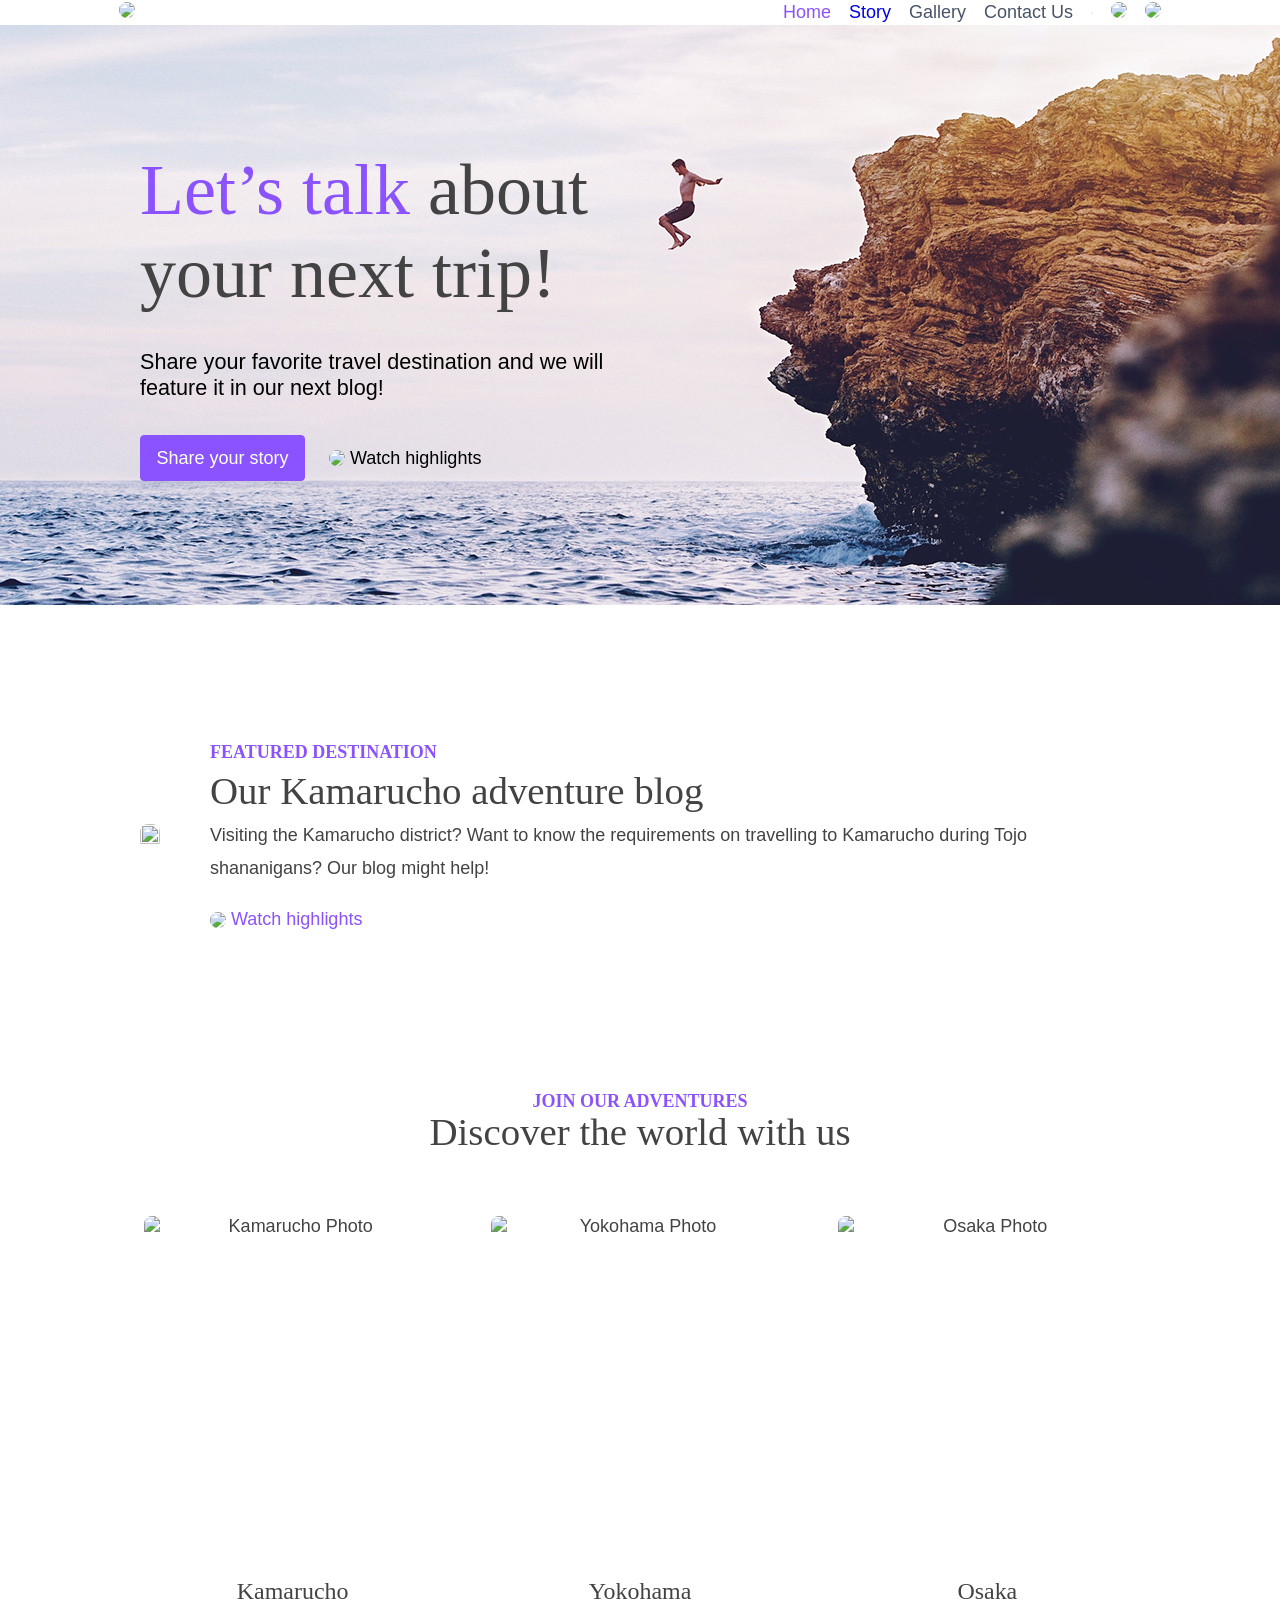
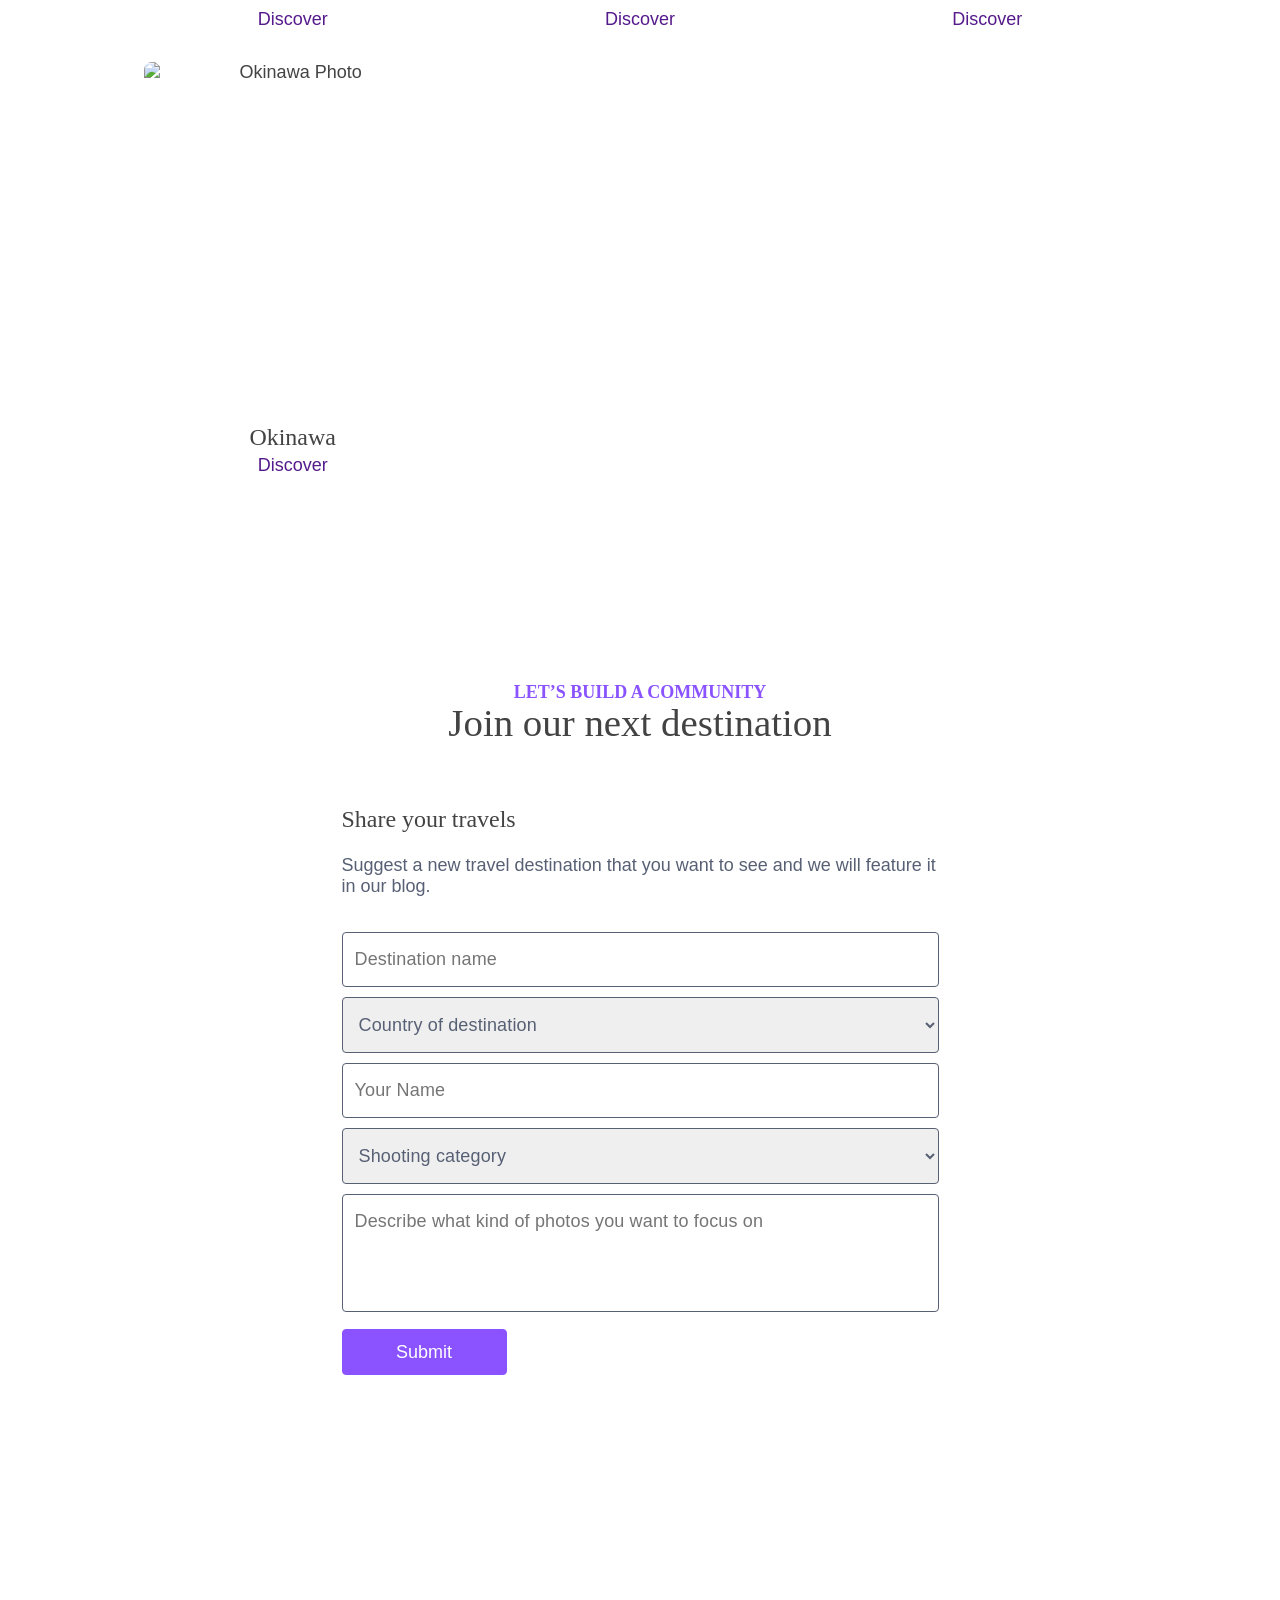
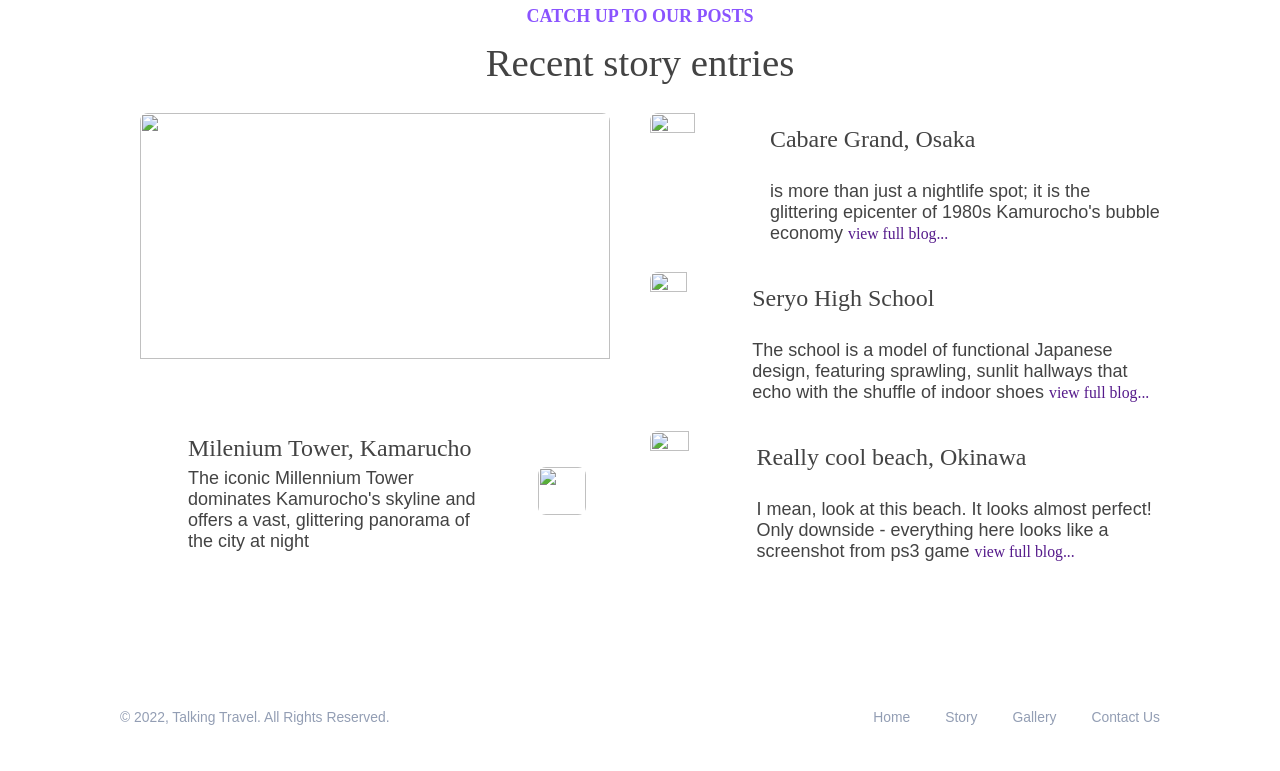
==== commit e69d2037: "Удаление лишних id=""" ====
--- a/Index.html
+++ b/Index.html
@@ -119,23 +119,23 @@
                     <p>Suggest a new travel destination that you want to see and we will feature it in our blog.</p>
                 </div>
                 <div class="form_fields">
-                    <input type="text" name="destination_name" id=""  placeholder="Destination name">
-                    <select name="country_of_destination" id="">
+                    <input type="text" name="destination_name" placeholder="Destination name">
+                    <select name="country_of_destination">
                         <option value="" disabled selected hidden>Country of destination</option>
                         <option value="">Japan</option>
                         <option value="">America</option>
                         <option value="">Russia</option>
                         <option value="">China</option>
                     </select>
-                    <input type="text" name="your_name" id="" placeholder="Your Name">
-                    <select name="Shooting_category" id="">
+                    <input type="text" name="your_name" placeholder="Your Name">
+                    <select name="Shooting_category">
                         <option value="" disabled selected hidden>Shooting category</option>
                         <option value="">Shooting Marks</option>
                         <option value="">Shooting Games</option>
                         <option value="">Shooting things</option>
                         <option value="">I don't know?</option>
                     </select>
-                    <textarea name="" id="" 
+                    <textarea name=""
                     placeholder="Describe what kind of photos you want to focus on"
                     rows="4" ></textarea>
                 </div>
--- a/Css/fonts.css
+++ b/Css/fonts.css
@@ -45,6 +45,9 @@
     src: url("../Assets/fonts/changaone-regular.ttf");
 }
 
+html {
+    font-size: 18px;
+}
 
 @media (max-width: 768px) {
     html {
@@ -273,4 +276,4 @@
         font-size: var(--disclamer-text-size);
         line-height: 26px;
     }
-}+}
